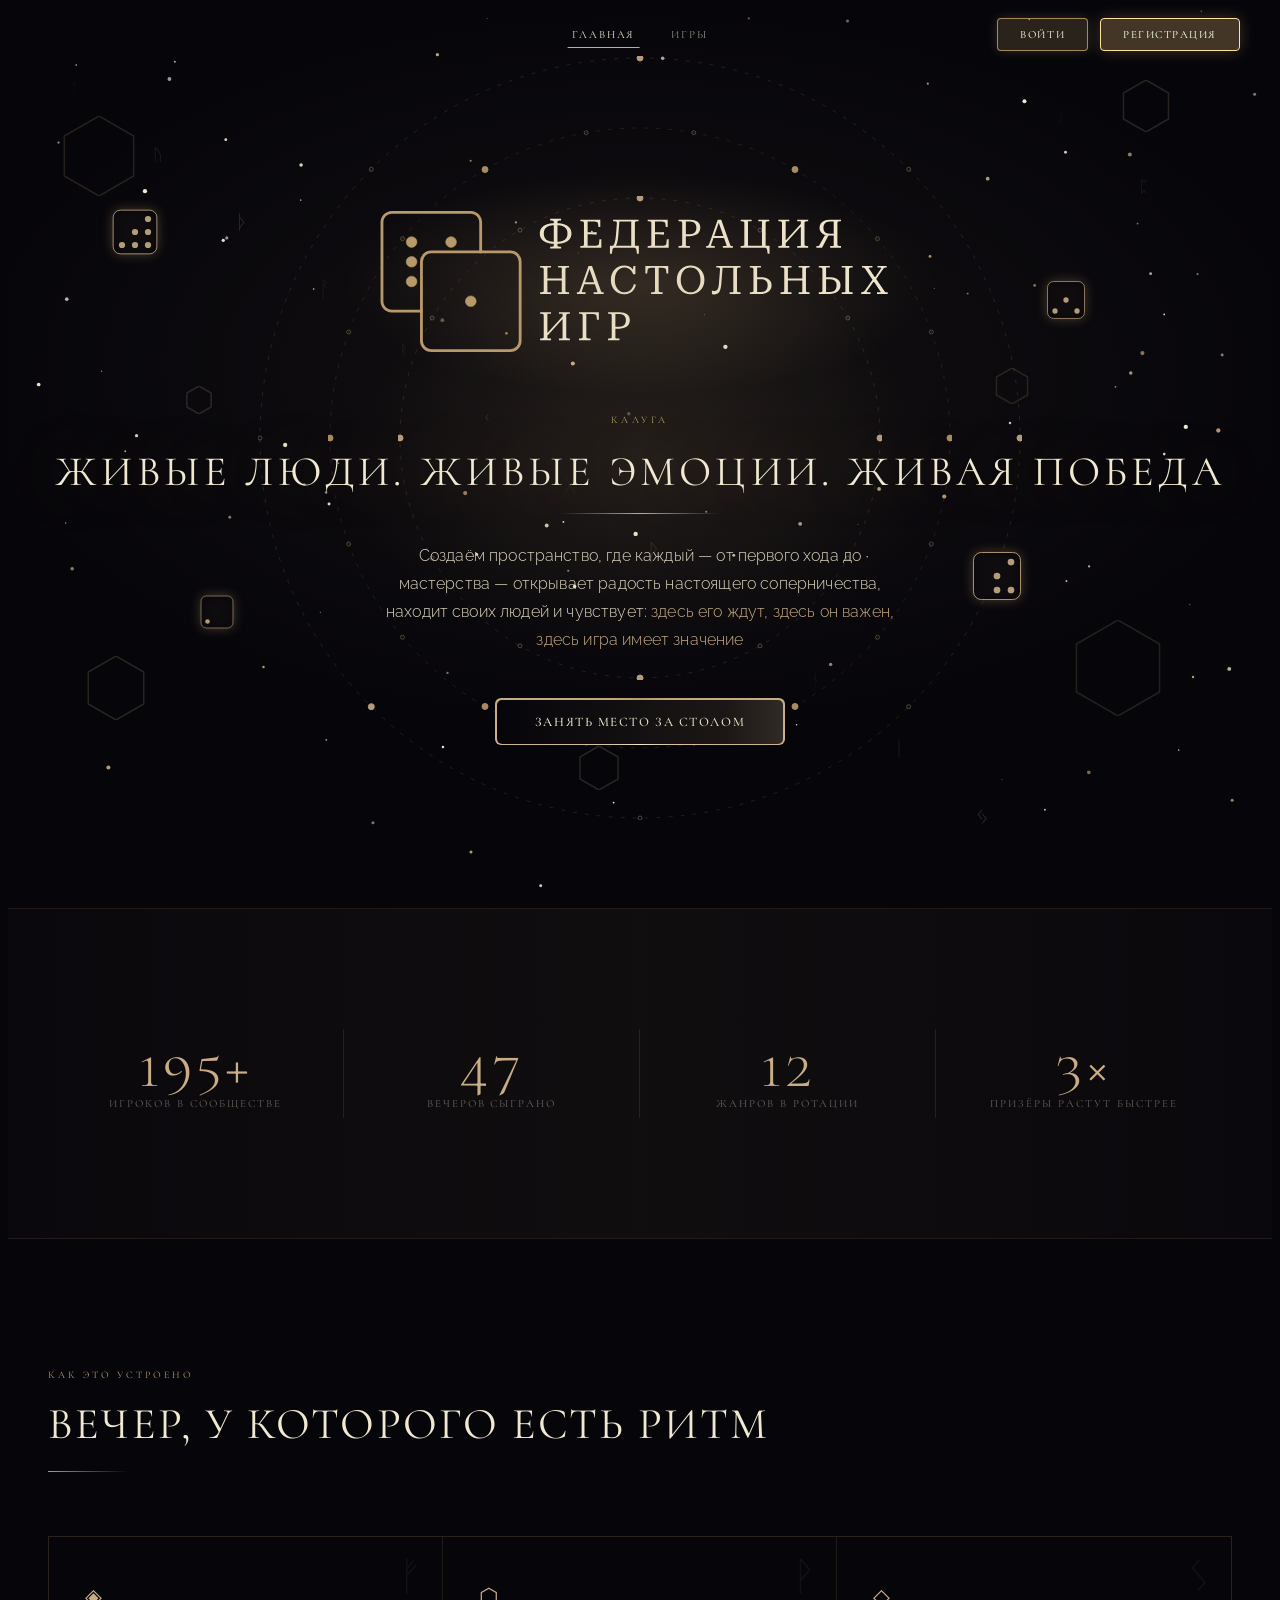
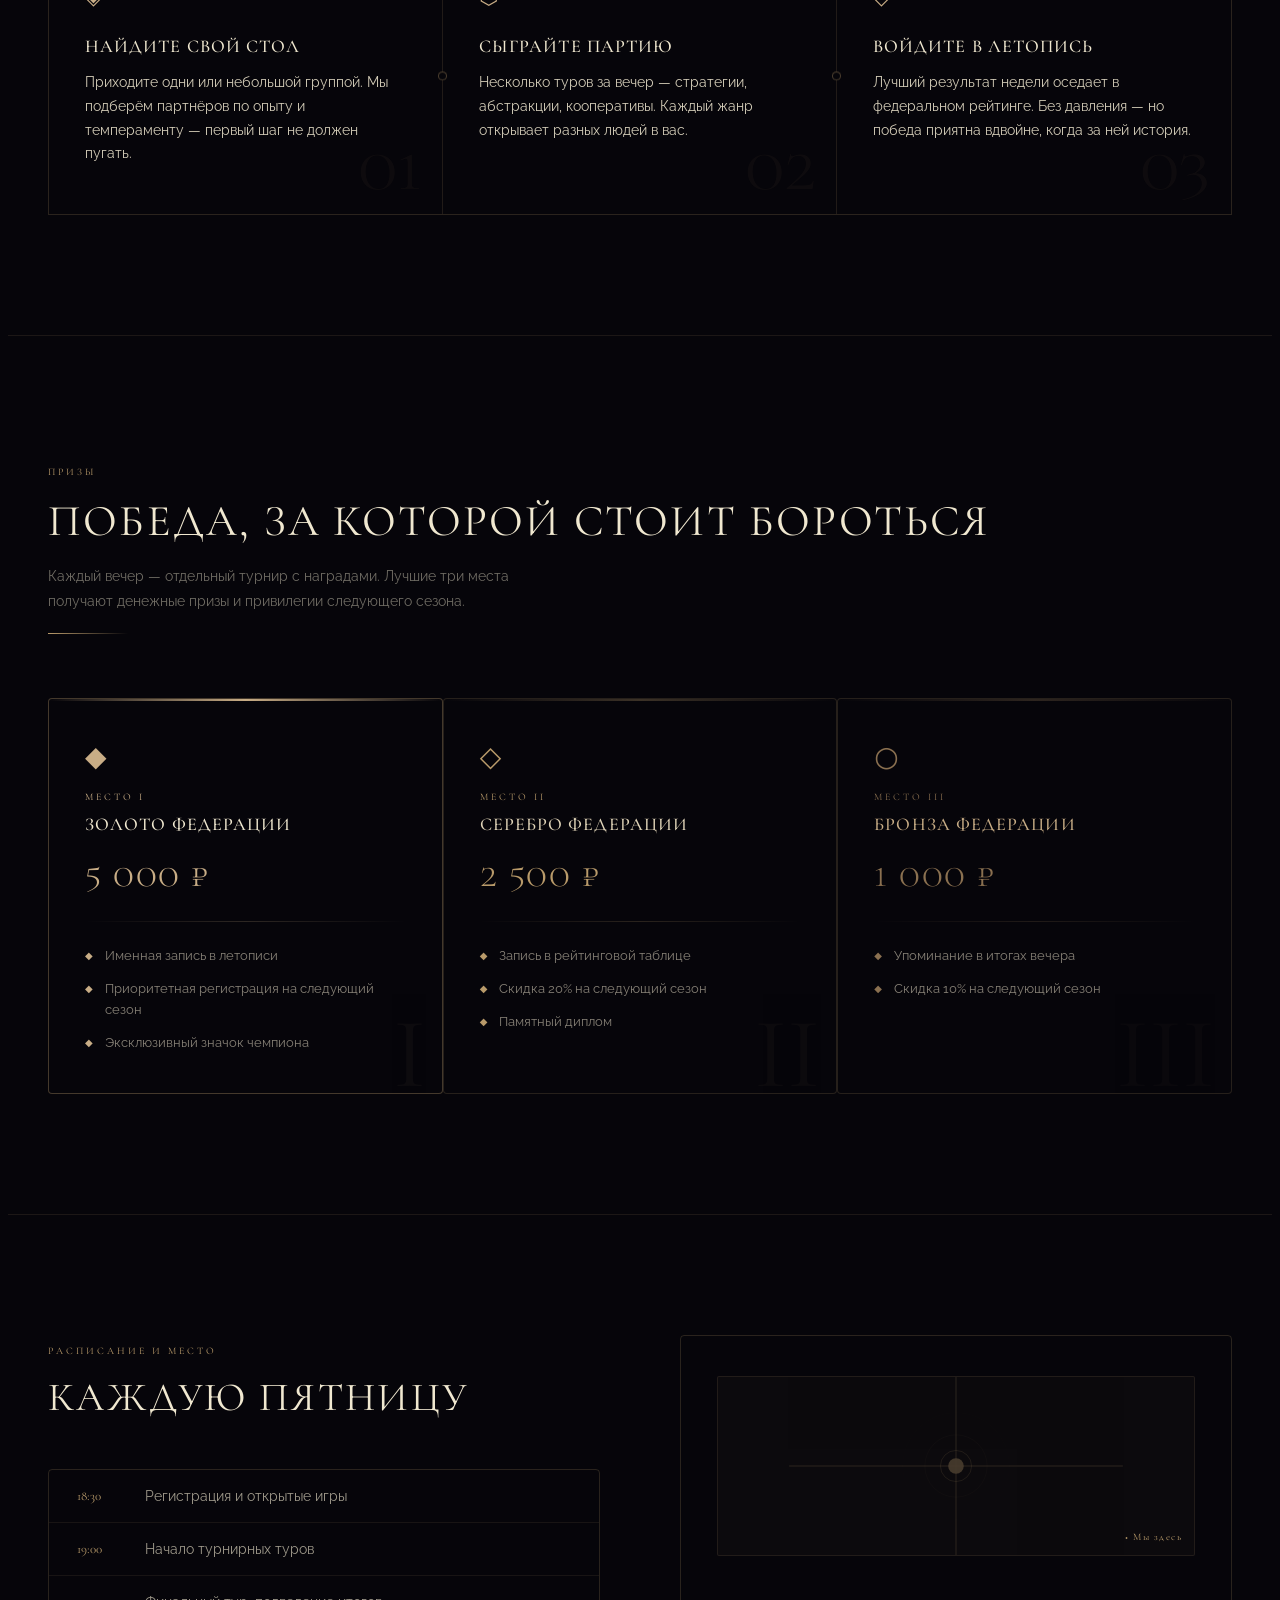
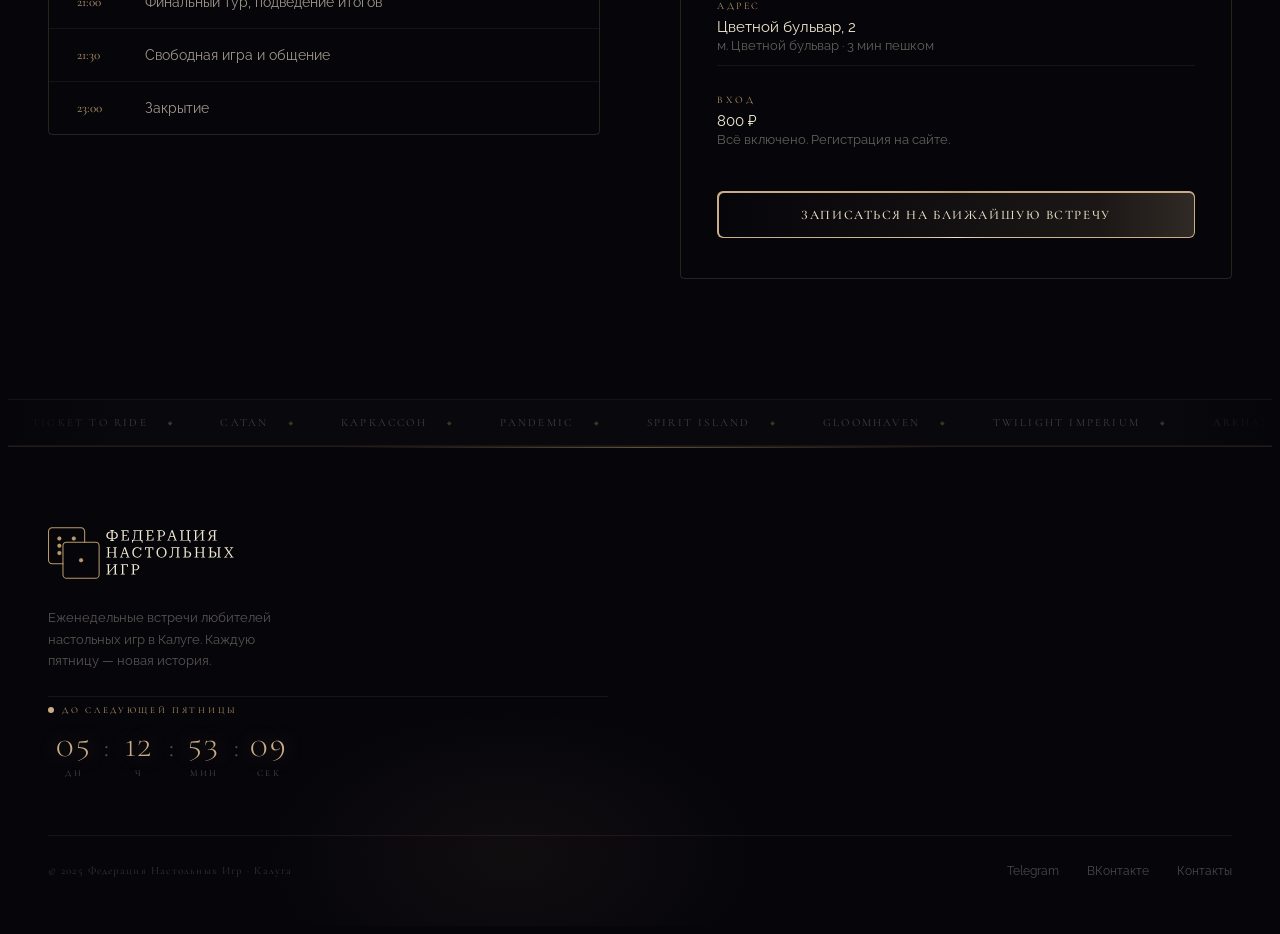
==== cabinet.html @ bab81657 "Добавил все файлы сайта" ====
﻿<!doctype html>
<html lang="ru">
<head>
  <meta charset="UTF-8">
  <meta name="viewport" content="width=device-width, initial-scale=1.0">
  <title>Личный кабинет — Федерация Настольных Игр</title>
  <link rel="stylesheet" href="style.css">
  <style>
    .glass-card{ background:rgba(184,154,106,0.04); border:1px solid rgba(184,154,106,0.2); border-radius:6px; backdrop-filter:blur(12px); }
    .sheet-wrap{ border:1px solid rgba(184,154,106,0.25); border-radius:6px; overflow:hidden; background:#06050a; position:relative; }
    .sheet-wrap::before{ content:''; position:absolute; top:0; left:0; right:0; height:2px; background:linear-gradient(90deg, transparent, #c8ad86, transparent); z-index:2;}
    table.sheet-table{ width:100%; border-collapse:collapse; font-size:13px; }
    table.sheet-table th{ background:rgba(184,154,106,0.08); color:#c8ad86; font-family:var(--font-serif); font-weight:500; letter-spacing:0.06em; text-transform:uppercase; font-size:11px; padding:14px 16px; text-align:left; border-bottom:1px solid rgba(184,154,106,0.15); white-space:nowrap; }
    table.sheet-table td{ padding:12px 16px; border-bottom:1px solid rgba(184,154,106,0.08); color:rgba(240,232,208,0.75); }
    table.sheet-table tr:hover td{ background:rgba(184,154,106,0.04); color:#f0e8d0; }
    .status{ font-size:12px; letter-spacing:0.08em; font-family:var(--font-serif); padding:10px 14px; border-radius:4px; margin-bottom:16px; display:none; }
    .status.loading{ display:block; background:rgba(184,154,106,0.08); color:#c8ad86; border:1px solid rgba(184,154,106,0.2); }
    .status.error{ display:block; background:rgba(180,60,60,0.08); color:#e8a0a0; border:1px solid rgba(180,60,60,0.3); }
    .status.success{ display:block; background:rgba(60,180,100,0.06); color:#a0e8b0; border:1px solid rgba(60,180,100,0.2); }
  </style>
</head>
<body style="background:#06050a; min-height:100vh; color:#f0e8d0;">
  <!-- Nav -->
  <nav class="nav-bar" id="nav" style="position:fixed;top:0;left:0;right:0;z-index:50;background:rgba(6,5,10,0.94);backdrop-filter:blur(16px);border-bottom:1px solid rgba(184,154,106,0.2);padding:14px 40px;display:flex;align-items:center;justify-content:space-between;">
    <div style="flex:1;"></div>
    <div class="nav-center" style="position:absolute;left:50%;transform:translateX(-50%);display:flex;gap:28px;align-items:center;">
      <a href="index.html" id="btn-home" style="background:transparent;border:none;box-shadow:none;color:rgba(240,232,208,0.62);font-size:11px;letter-spacing:0.18em;text-transform:uppercase;padding:6px 4px;text-decoration:none;font-family:var(--font-serif);transition:color 0.2s; cursor:pointer;">Главная</a>
      <a href="games.html" id="btn-games" style="background:transparent;border:none;box-shadow:none;color:rgba(240,232,208,0.62);font-size:11px;letter-spacing:0.18em;text-transform:uppercase;padding:6px 4px;text-decoration:none;font-family:var(--font-serif);transition:color 0.2s; cursor:pointer;">Игры</a>
    </div>
    <div class="nav-right" style="display:flex;align-items:center;gap:16px;margin-left:auto;">
      <span id="nav-user" style="font-size:12px;color:rgba(240,232,208,0.88);font-family:var(--font-serif);letter-spacing:0.05em;display:none;"></span>
      <button id="btn-logout" style="background:rgba(184,154,106,0.28);box-shadow:0 0 16px rgba(184,154,106,0.32);border:1px solid #e8c99a;border-radius:4px;color:#fff8e6;font-size:11px;letter-spacing:0.14em;text-transform:uppercase;padding:9px 22px;cursor:pointer;font-family:var(--font-serif);">Выйти</button>
            <button id="burger-btn" class="burger-btn" style="margin-left:16px;" aria-label="Меню" aria-expanded="false">
        <span></span><span></span><span></span>
      </button>
    </div>
  </nav>
  <!-- Mobile burger menu -->
  <div id="mobile-menu" class="mobile-menu" aria-hidden="true">
    <a href="index.html" class="mobile-link" data-page="home">Главная</a>
    <a href="games.html" class="mobile-link" data-page="games">Игры</a>
  </div>

  <!-- Hero header -->
  <section style="padding:110px 40px 48px; max-width:1200px; margin:0 auto;">
    <div class="reveal visible" style="margin-bottom:32px;">
      <p style="font-size:10px;color:#b89a6a;letter-spacing:0.3em;text-transform:uppercase;margin-bottom:12px;font-family:var(--font-serif);">Личный кабинет</p>
      <h1 id="welcome" style="font-family:var(--font-serif);font-size:clamp(28px,4vw,42px);font-weight:400;letter-spacing:0.06em;color:#f0e8d0;margin:0;text-transform:uppercase;">Добро пожаловать</h1>
      <div style="width:80px;height:1px;background:linear-gradient(90deg, #b89a6a, transparent);margin-top:20px;"></div>
    </div>

    <!-- User card -->
    <div class="glass-card reveal visible" style="display:grid;grid-template-columns:repeat(auto-fit,minmax(220px,1fr));gap:0;margin-bottom:48px;overflow:hidden;">
      <div style="padding:28px 32px;border-right:1px solid rgba(184,154,106,0.12);">
        <div style="font-size:9px;color:#b89a6a;letter-spacing:0.25em;text-transform:uppercase;margin-bottom:8px;font-family:var(--font-serif);">Имя</div>
        <div id="u-name" style="font-size:18px;color:#f0e8d0;font-family:var(--font-serif);letter-spacing:0.04em;">—</div>
      </div>
      <div style="padding:28px 32px;border-right:1px solid rgba(184,154,106,0.12);">
        <div style="font-size:9px;color:#b89a6a;letter-spacing:0.25em;text-transform:uppercase;margin-bottom:8px;font-family:var(--font-serif);">Почта</div>
        <div id="u-email" style="font-size:15px;color:#f0e8d0;word-break:break-all;">—</div>
      </div>
      <div style="padding:28px 32px;">
        <div style="font-size:9px;color:#b89a6a;letter-spacing:0.25em;text-transform:uppercase;margin-bottom:8px;font-family:var(--font-serif);">Статус</div>
        <div style="font-size:15px;color:#a0e8b0;">● Авторизован</div>
        <div style="font-size:11px;color:rgba(240,232,208,0.35);margin-top:4px;">Пароль защищён хешем</div>
      </div>
    </div>

    <!-- Sheet section -->
    <div class="reveal visible">
      <div style="display:flex;align-items:center;justify-content:space-between;flex-wrap:wrap;gap:16px;margin-bottom:20px;">
        <h2 style="font-family:var(--font-serif);font-size:22px;font-weight:400;letter-spacing:0.06em;color:#f0e8d0;margin:0;text-transform:uppercase;">Таблица Лидеров</h2>
        <a href="index.html" style="font-size:11px;color:#c8ad86;text-decoration:none;border:1px solid rgba(184,154,106,0.3);padding:8px 16px;border-radius:4px;letter-spacing:0.1em;text-transform:uppercase;font-family:var(--font-serif);">На главную</a>
      </div>

      <!-- Styled table (gviz) -->
      <div class="sheet-wrap" style="padding:0;">
        <div style="overflow:auto; max-height:70vh;">
          <table class="sheet-table" id="dataTable">
            <thead></thead>
            <tbody></tbody>
          </table>
        </div>
      </div>

      <div id="iframe-wrap" style="display:none;margin-top:20px;" class="sheet-wrap">
        <iframe src="https://docs.google.com/spreadsheets/d/1tKUT6IX8shEtQHkTQQXORw4S4PLw9usIcjnptTPzWK8/preview?gid=0" style="width:100%;height:600px;border:0;background:#06050a;" loading="lazy"></iframe>
      </div>
    </div>
  </section>

  <script src="db.js"></script>
  <script>
    (async ()=>{
      const user = DB.getSessionSync ? DB.getSessionSync() : null;
      if (!user) { location.href = "index.html"; return; }
      const fresh = await DB.findByEmail(user.email).catch(()=>null);
      const u = fresh || user;
      document.getElementById("welcome").textContent = "Привет, " + u.name + "!";
      document.getElementById("u-name").textContent = u.name;
      document.getElementById("u-email").textContent = u.email;
      document.getElementById("nav-user").textContent = u.name + " · " + u.email;
      document.getElementById("nav-user").style.display = "inline";
    })();
    document.getElementById("btn-logout").addEventListener("click", () => {
      DB.clearSession();
      location.href = "index.html";
    });

    const SHEET_ID = "1tKUT6IX8shEtQHkTQQXORw4S4PLw9usIcjnptTPzWK8";
    const tableHead = document.querySelector("#dataTable thead");
    const tableBody = document.querySelector("#dataTable tbody");
    const iframeWrap = document.getElementById("iframe-wrap");

    function escapeHtml(str){
      return str.replace(/&/g,"&amp;").replace(/</g,"&lt;").replace(/>/g,"&gt;").replace(/"/g,"&quot;");
    }
    function renderTable(table){
      const cols = table.cols.map(c => c.label || c.id || "");
      const rows = table.rows;
      const hasHeader = cols.some(c => c.trim() !== "");
      if(hasHeader){
        tableHead.innerHTML = `<tr>${cols.map(c => `<th>${escapeHtml(c)}</th>`).join("")}</tr>`;
      } else tableHead.innerHTML = "";
      if(rows.length===0){
        tableBody.innerHTML = `<tr><td style="text-align:center;color:#8e8e93;padding:20px">Таблица пустая</td></tr>`;
        return;
      }
      tableBody.innerHTML = rows.map(r => {
        const cells = r.c.map(cell => {
          let v=""; if(cell) v = cell.f!=null?cell.f:(cell.v!=null?cell.v:"");
          return `<td>${escapeHtml(String(v))}</td>`;
        }).join("");
        return `<tr>${cells}</tr>`;
      }).join("");
    }
    function fetchSheet(){
      const old=document.getElementById("gvizScript"); if(old) old.remove();
      window.google=window.google||{}; window.google.visualization=window.google.visualization||{};
      window.google.visualization.Query={ setResponse:function(data){
        const s=document.getElementById("gvizScript"); if(s) s.remove();
        if(data.status!=="ok"){ iframeWrap.style.display="block"; return; }
        renderTable(data.table);

        iframeWrap.style.display="none";
      }};
      const script=document.createElement("script");
      script.id="gvizScript";
      script.onerror=()=>{ iframeWrap.style.display="block"; };
      script.src=`https://docs.google.com/spreadsheets/d/${SHEET_ID}/gviz/tq?tqx=out:json&t=${Date.now()}`;
      document.head.appendChild(script);
    }
    fetchSheet();
    setInterval(fetchSheet,5000);
  </script>

    <!-- Footer -->
  <footer class="footer-section" style="padding:80px 40px 48px;border-top:1px solid rgba(184,154,106,0.15);position:relative;overflow:hidden;">
    <div style="position:absolute;inset:0;pointer-events:none;overflow:hidden;" id="footer-particles"></div>
    <div style="position:absolute;bottom:-80px;left:20%;width:500px;height:300px;background:radial-gradient(ellipse, rgba(184,154,106,0.06) 0%, transparent 70%);pointer-events:none;"></div>
    <div style="position:absolute;top:0;left:50%;transform:translateX(-50%);width:600px;height:1px;background:linear-gradient(90deg, transparent, rgba(184,154,106,0.5), transparent);pointer-events:none;"></div>
    <div style="max-width:1200px;margin:0 auto;position:relative;z-index:1;">
      <div style="display:grid;grid-template-columns:1fr 1fr;gap:64px;margin-bottom:56px;align-items:start;">
        <div style="display:flex;flex-direction:column;gap:24px;">
          <div id="footer-logo"></div>
          <p style="font-size:13px;color:rgba(240,232,208,0.35);max-width:240px;line-height:1.65;margin:0;">Еженедельные встречи любителей настольных игр в Калуге. Каждую пятницу — новая история.</p>
          <div style="padding-top:8px;border-top:1px solid rgba(184,154,106,0.1);">
            <div style="font-size:9px;color:#b89a6a;letter-spacing:0.3em;text-transform:uppercase;margin-bottom:14px;font-family:var(--font-serif);display:flex;align-items:center;gap:8px;"><span style="width:6px;height:6px;border-radius:50%;background:#c8ad86;display:inline-block;animation:pulseDot 1.5s ease-in-out infinite;"></span> До следующей пятницы</div>
            <div style="display:flex;align-items:flex-start;gap:4px;" id="countdown">
              <div style="display:flex;flex-direction:column;align-items:center;gap:6px;min-width:52px;"><div id="cd-d" style="font-family:var(--font-display);font-size:32px;font-weight:300;color:#c8ad86;line-height:1;letter-spacing:0.06em;text-shadow:0 0 20px rgba(200,173,134,0.4);">00</div><div style="font-size:9px;color:rgba(240,232,208,0.3);letter-spacing:0.25em;text-transform:uppercase;font-family:var(--font-serif);">дн</div></div>
              <div style="color:#b89a6a;font-size:24px;font-family:var(--font-display);opacity:0.5;margin-top:4px;">:</div>
              <div style="display:flex;flex-direction:column;align-items:center;gap:6px;min-width:52px;"><div id="cd-h" style="font-family:var(--font-display);font-size:32px;font-weight:300;color:#c8ad86;line-height:1;letter-spacing:0.06em;text-shadow:0 0 20px rgba(200,173,134,0.4);">00</div><div style="font-size:9px;color:rgba(240,232,208,0.3);letter-spacing:0.25em;text-transform:uppercase;font-family:var(--font-serif);">ч</div></div>
              <div style="color:#b89a6a;font-size:24px;font-family:var(--font-display);opacity:0.5;margin-top:4px;">:</div>
              <div style="display:flex;flex-direction:column;align-items:center;gap:6px;min-width:52px;"><div id="cd-m" style="font-family:var(--font-display);font-size:32px;font-weight:300;color:#c8ad86;line-height:1;letter-spacing:0.06em;text-shadow:0 0 20px rgba(200,173,134,0.4);">00</div><div style="font-size:9px;color:rgba(240,232,208,0.3);letter-spacing:0.25em;text-transform:uppercase;font-family:var(--font-serif);">мин</div></div>
              <div style="color:#b89a6a;font-size:24px;font-family:var(--font-display);opacity:0.5;margin-top:4px;">:</div>
              <div style="display:flex;flex-direction:column;align-items:center;gap:6px;min-width:52px;"><div id="cd-s" style="font-family:var(--font-display);font-size:32px;font-weight:300;color:#c8ad86;line-height:1;letter-spacing:0.06em;text-shadow:0 0 20px rgba(200,173,134,0.4);">00</div><div style="font-size:9px;color:rgba(240,232,208,0.3);letter-spacing:0.25em;text-transform:uppercase;font-family:var(--font-serif);">сек</div></div>
            </div>
          </div>
        </div>
        <div style="display:flex;flex-direction:column;gap:28px;align-items:flex-start;">
          
        </div>
      </div>
      <div class="footer-bottom" style="display:flex;justify-content:space-between;align-items:center;flex-wrap:wrap;gap:16px;border-top:1px solid rgba(184,154,106,0.1);padding-top:28px;">
        <span style="font-size:11px;color:rgba(240,232,208,0.2);font-family:var(--font-serif);letter-spacing:0.1em;">© 2025 Федерация Настольных Игр · Калуга</span>
        <div style="display:flex;gap:28px;"><a href="#" style="font-size:12px;color:rgba(240,232,208,0.3);text-decoration:none;">Telegram</a><a href="#" style="font-size:12px;color:rgba(240,232,208,0.3);text-decoration:none;">ВКонтакте</a><a href="#" style="font-size:12px;color:rgba(240,232,208,0.3);text-decoration:none;">Контакты</a></div>
      </div>
    </div>
  </footer>

  <!-- Modals -->
  <div id="modal-register" style="position:fixed;inset:0;z-index:100;background:rgba(6,5,10,0.85);backdrop-filter:blur(12px);display:none;align-items:center;justify-content:center;padding:20px;">
    <div style="width:100%;max-width:480px;background:#06050a;border:1px solid rgba(184,154,106,0.3);border-radius:6px;padding:48px 40px;position:relative;">
      <button class="modal-close" data-close="modal-register" style="position:absolute;top:18px;right:20px;background:none;border:none;color:rgba(240,232,208,0.3);font-size:20px;cursor:pointer;line-height:1;padding:4px;">×</button>
      <div id="reg-form-wrap">
        <p style="font-size:10px;color:#b89a6a;letter-spacing:0.3em;text-transform:uppercase;margin-bottom:12px;font-family:var(--font-serif);">Ближайшая встреча</p>
        <h3 style="font-family:var(--font-serif);font-size:24px;color:#f0e8d0;font-weight:400;letter-spacing:0.06em;text-transform:uppercase;margin:0 0 8px;">Пятница, 18:30</h3>
        <p style="font-size:13px;color:rgba(240,232,208,0.35);margin-bottom:36px;">Цветной бульвар, 2 · Вход 800 ₽</p>
        <div style="width:100%;height:1px;background:linear-gradient(90deg, transparent, rgba(184,154,106,0.3), transparent);margin-bottom:32px;"></div>
        <form id="reg-form" style="display:flex;flex-direction:column;gap:16px;">
          <div><div style="font-size:10px;color:#b89a6a;letter-spacing:0.22em;text-transform:uppercase;margin-bottom:8px;font-family:var(--font-serif);">Имя <span style="color:rgba(184,154,106,0.5);">*</span></div><input id="reg-name" type="text" placeholder="Как вас зовут" required style="width:100%;background:transparent;border:1px solid rgba(184,154,106,0.25);border-radius:4px;padding:12px 16px;font-size:14px;color:#f0e8d0;outline:none;font-family:var(--font-sans);"></div>
          <div><div style="font-size:10px;color:#b89a6a;letter-spacing:0.22em;text-transform:uppercase;margin-bottom:8px;font-family:var(--font-serif);">Email <span style="color:rgba(184,154,106,0.5);">*</span></div><input id="reg-email" type="email" placeholder="ваш@email.com" required style="width:100%;background:transparent;border:1px solid rgba(184,154,106,0.25);border-radius:4px;padding:12px 16px;font-size:14px;color:#f0e8d0;outline:none;font-family:var(--font-sans);"></div>
          <div><div style="font-size:10px;color:#b89a6a;letter-spacing:0.22em;text-transform:uppercase;margin-bottom:8px;font-family:var(--font-serif);">Пароль <span style="color:rgba(184,154,106,0.5);">*</span></div><input id="reg-password" type="password" placeholder="Придумай пароль (мин. 4 символа)" required style="width:100%;background:transparent;border:1px solid rgba(184,154,106,0.25);border-radius:4px;padding:12px 16px;font-size:14px;color:#f0e8d0;outline:none;font-family:var(--font-sans);"></div>
          <div id="reg-error" style="display:none;color:#e8a0a0;font-size:12px;text-align:center;padding:8px;border:1px solid rgba(180,60,60,0.3);border-radius:4px;background:rgba(180,60,60,0.08);"></div>
          <div style="margin-top:8px;"><div class="cosmic-btn-wrap" style="width:100%"><button type="submit" class="cosmic-btn" style="width:100%;font-size:12px;">Зарегистрироваться</button></div></div>
        </form>
      </div>
      <div id="reg-success" style="display:none;text-align:center;padding:24px 0;">
        <div style="font-size:32px;color:#c8ad86;margin-bottom:20px;">◆</div>
        <h3 style="font-family:var(--font-serif);font-size:22px;color:#f0e8d0;font-weight:400;letter-spacing:0.08em;text-transform:uppercase;margin:0 0 12px;">Место занято</h3>
        <p style="font-size:14px;color:rgba(240,232,208,0.88);line-height:1.7;margin:0 0 32px;">Ждём вас в пятницу в 18:30.<br>Письмо с деталями придёт на <span id="reg-success-email"></span></p>
        <button data-close="modal-register" class="modal-close" style="font-size:12px;color:#b89a6a;background:none;border:1px solid rgba(184,154,106,0.3);border-radius:4px;padding:10px 28px;cursor:pointer;letter-spacing:0.1em;text-transform:uppercase;font-family:var(--font-serif);">Закрыть</button>
      </div>
    </div>
  </div>

  <div id="modal-login" style="position:fixed;inset:0;z-index:100;background:rgba(6,5,10,0.85);backdrop-filter:blur(12px);display:none;align-items:center;justify-content:center;padding:20px;">
    <div style="width:100%;max-width:420px;background:#06050a;border:1px solid rgba(184,154,106,0.3);border-radius:6px;padding:48px 40px;position:relative;">
      <button class="modal-close" data-close="modal-login" style="position:absolute;top:18px;right:20px;background:none;border:none;color:rgba(240,232,208,0.3);font-size:20px;cursor:pointer;line-height:1;padding:4px;">×</button>
      <div style="font-size:32px;color:#c8ad86;text-align:center;margin-bottom:24px;">◆</div>
      <h3 style="font-family:var(--font-serif);font-size:22px;color:#f0e8d0;font-weight:400;letter-spacing:0.08em;text-transform:uppercase;margin:0 0 8px;text-align:center;">Вход</h3>
      <p style="font-size:13px;color:rgba(240,232,208,0.35);text-align:center;margin-bottom:32px;">Добро пожаловать обратно</p>
      <div style="width:100%;height:1px;background:linear-gradient(90deg, transparent, rgba(184,154,106,0.3), transparent);margin-bottom:32px;"></div>
      <form id="login-form" style="display:flex;flex-direction:column;gap:16px;">
        <div><div style="font-size:10px;color:#b89a6a;letter-spacing:0.22em;text-transform:uppercase;margin-bottom:8px;font-family:var(--font-serif);">Email</div><input type="email" placeholder="ваш@email.com" required style="width:100%;background:transparent;border:1px solid rgba(184,154,106,0.25);border-radius:4px;padding:12px 16px;font-size:14px;color:#f0e8d0;outline:none;font-family:var(--font-sans);"></div>
        <div><div style="font-size:10px;color:#b89a6a;letter-spacing:0.22em;text-transform:uppercase;margin-bottom:8px;font-family:var(--font-serif);">Пароль</div><input type="password" id="login-password" placeholder="••••••••" required style="width:100%;background:transparent;border:1px solid rgba(184,154,106,0.25);border-radius:4px;padding:12px 16px;font-size:14px;color:#f0e8d0;outline:none;font-family:var(--font-sans);"></div>
        <div style="text-align:right;margin-top:-8px;"><span style="font-size:11px;color:rgba(184,154,106,0.5);cursor:pointer;letter-spacing:0.1em;font-family:var(--font-serif);">Забыли пароль?</span></div>
        <div id="login-error" style="display:none;color:#e8a0a0;font-size:12px;text-align:center;padding:8px;border:1px solid rgba(180,60,60,0.3);border-radius:4px;background:rgba(180,60,60,0.08);"></div>
        <div style="margin-top:8px;"><div class="cosmic-btn-wrap" style="width:100%"><button type="submit" class="cosmic-btn" style="width:100%;font-size:12px;">Войти</button></div></div>
      </form>
    </div>
  </div>

  <script src="db.js"></script>
  <script src="script.js"></script>
</body>
</html>
---- style.css ----
@import url('https://fonts.googleapis.com/css2?family=Cormorant+Garamond:ital,wght@0,300;0,400;0,500;0,600;1,300;1,400;1,500&family=Cormorant+SC:wght@300;400;500;600&family=Raleway:wght@300;400;500&display=swap');


@property --cosmic-angle {
  syntax: '<angle>';
  initial-value: 0deg;
  inherits: false;
}

:root {
  --color-canvas: #06050a;
  --color-cream: #f0e8d0;
  --color-gold: #c8ad86;
  --color-purple: #b89a6a;
  --color-violet: #8a7050;
  --color-cyan: #c8ad86;
  --color-ash: #66635f;
  --color-border: rgba(200, 173, 134, 0.15);

  --font-display: 'Cormorant SC', 'Cormorant Garamond', Georgia, serif;
  --font-serif: 'Cormorant Garamond', Georgia, serif;
  --font-sans: 'Raleway', ui-sans-serif, system-ui, sans-serif;
}

* { box-sizing: border-box; }

html { scroll-behavior: smooth; }

body {
  background-color: #06050a;
  color: #f0e8d0;
  font-family: 'Raleway', ui-sans-serif, system-ui, sans-serif;
  -webkit-font-smoothing: antialiased;
}

::-webkit-scrollbar { width: 3px; }
::-webkit-scrollbar-track { background: transparent; }
::-webkit-scrollbar-thumb { background: rgba(184,154,106,0.4); border-radius: 2px; }

/* ── Reveal ── */
.reveal {
  opacity: 0;
  transform: translateY(28px);
  transition: opacity 0.8s ease, transform 0.8s ease;
}
.reveal.visible { opacity: 1; transform: translateY(0); }

/* ── Hero entrance ── */
@keyframes fadeUp {
  from { opacity: 0; transform: translateY(24px); }
  to   { opacity: 1; transform: translateY(0); }
}

/* ── Floating ── */
@keyframes float {
  0%,100% { transform: translateY(0px) rotate(0deg); }
  33%      { transform: translateY(-18px) rotate(3deg); }
  66%      { transform: translateY(-8px) rotate(-2deg); }
}
@keyframes floatSlow {
  0%,100% { transform: translateY(0px) rotate(0deg) scale(1); }
  50%      { transform: translateY(-24px) rotate(6deg) scale(1.04); }
}
@keyframes floatTiny {
  0%,100% { transform: translate(0,0); }
  25%      { transform: translate(4px,-8px); }
  75%      { transform: translate(-4px,6px); }
}

/* ── Orbit ── */
@keyframes orbit {
  from { transform: rotate(0deg); }
  to   { transform: rotate(360deg); }
}
@keyframes orbitCCW {
  from { transform: rotate(0deg); }
  to   { transform: rotate(-360deg); }
}

/* ── Pulse glow ── */
@keyframes pulseGlow {
  0%,100% { opacity: 0.55; filter: blur(40px); }
  50%      { opacity: 0.9; filter: blur(60px); }
}
@keyframes pulseRing {
  0%,100% { opacity: 0.4; transform: translate(-50%,-50%) scale(1); }
  50%      { opacity: 0.8; transform: translate(-50%,-50%) scale(1.04); }
}

/* ── Twinkle ── */
@keyframes twinkle {
  0%,100% { opacity: 0.1; transform: scale(0.8); }
  50%      { opacity: 1; transform: scale(1.2); }
}

/* ── Cosmic border spin ── */
@keyframes cosmicSpin {
  to { --cosmic-angle: 360deg; }
}

/* ── Shimmer sweep ── */
@keyframes shimmerSweep {
  from { transform: translateX(-120%) skewX(-15deg); }
  to   { transform: translateX(220%) skewX(-15deg); }
}

/* ── Drift rune ── */
@keyframes drift {
  0%   { transform: translate(0,0) rotate(0deg) scale(1); opacity: 0.15; }
  25%  { transform: translate(12px,-20px) rotate(90deg) scale(1.1); opacity: 0.3; }
  50%  { transform: translate(-8px,-36px) rotate(180deg) scale(0.9); opacity: 0.08; }
  75%  { transform: translate(-14px,-16px) rotate(270deg) scale(1.05); opacity: 0.25; }
  100% { transform: translate(0,0) rotate(360deg) scale(1); opacity: 0.15; }
}

/* ── Logo glow pulse ── */
@keyframes logoGlow {
  0%,100% { filter: drop-shadow(0 0 12px rgba(184,154,106,0.3)) drop-shadow(0 0 40px rgba(200,173,134,0.15)); }
  50%      { filter: drop-shadow(0 0 24px rgba(200,173,134,0.5)) drop-shadow(0 0 80px rgba(200,173,134,0.25)); }
}

/* ── Cosmic CTA button ── */
.cosmic-btn-wrap {
  --cosmic-angle: 0deg;
  position: relative;
  display: inline-block;
  padding: 1.5px;
  border-radius: 6px;
  background: conic-gradient(from var(--cosmic-angle), #b89a6a, #c8ad86, #f0e8d0, #c8ad86, #b89a6a);
  animation: cosmicSpin 4s linear infinite;
  cursor: pointer;
}
.cosmic-btn {
  position: relative;
  display: block;
  padding: 14px 38px;
  border-radius: 5px;
  background: #06050a;
  color: #f0e8d0;
  font-family: 'Cormorant Garamond', serif;
  font-size: 13px;
  font-weight: 500;
  letter-spacing: 0.12em;
  text-transform: uppercase;
  text-decoration: none;
  text-align: center;
  border: none;
  cursor: pointer;
  overflow: hidden;
  transition: background 0.3s;
}
.cosmic-btn:hover { background: #0f0e0b; }
.cosmic-btn::before {
  content: '';
  position: absolute;
  top: 0; left: 0; right: 0; bottom: 0;
  background: linear-gradient(90deg, transparent 0%, rgba(184,154,106,0.12) 40%, rgba(200,173,134,0.22) 50%, rgba(240,232,208,0.10) 60%, transparent 100%);
  background-size: 200% 100%;
  animation: shimmerSweep 3s ease infinite;
  pointer-events: none;
}

/* ── Subtle star field ── */
.star-field {
  position: absolute;
  inset: 0;
  overflow: hidden;
  pointer-events: none;
}

/* ── Shooting star ── */
@keyframes shoot {
  0%   { transform: translateX(0) translateY(0) scaleX(0); opacity: 0; }
  5%   { opacity: 1; transform: translateX(0) translateY(0) scaleX(1); }
  100% { transform: translateX(600px) translateY(200px) scaleX(1); opacity: 0; }
}

/* ── Glitch ── */
@keyframes glitch1 {
  0%,100% { clip-path: inset(0 0 100% 0); transform: translate(0); }
  20% { clip-path: inset(20% 0 60% 0); transform: translate(-4px, 2px); }
  40% { clip-path: inset(50% 0 30% 0); transform: translate(4px, -2px); }
  60% { clip-path: inset(70% 0 5% 0); transform: translate(-2px, 1px); }
  80% { clip-path: inset(5% 0 80% 0); transform: translate(2px, -1px); }
}
@keyframes glitch2 {
  0%,100% { clip-path: inset(0 0 100% 0); transform: translate(0); }
  20% { clip-path: inset(60% 0 20% 0); transform: translate(4px, -2px); }
  40% { clip-path: inset(10% 0 70% 0); transform: translate(-4px, 2px); }
  60% { clip-path: inset(30% 0 50% 0); transform: translate(2px, -3px); }
  80% { clip-path: inset(80% 0 5% 0); transform: translate(-2px, 3px); }
}

/* ── Spin slow ── */
@keyframes spinSlow {
  from { transform: rotate(0deg); }
  to   { transform: rotate(360deg); }
}
@keyframes spinSlowCCW {
  from { transform: rotate(0deg); }
  to   { transform: rotate(-360deg); }
}

/* ── Breathe ── */
@keyframes breathe {
  0%,100% { transform: scale(1); opacity: 0.8; }
  50%      { transform: scale(1.06); opacity: 1; }
}

/* ── Cursor trail particle ── */
@keyframes trailFade {
  0%   { transform: scale(1); opacity: 0.9; }
  100% { transform: scale(0); opacity: 0; }
}

/* ── Ripple ── */
@keyframes rippleOut {
  0%   { transform: scale(0.5); opacity: 0.8; }
  100% { transform: scale(3); opacity: 0; }
}

/* ── Number roll ── */
@keyframes numRoll {
  from { transform: translateY(40%); opacity: 0; }
  to   { transform: translateY(0); opacity: 1; }
}

/* ── 3D card hover ── */
.card-3d {
  transition: transform 0.15s ease, box-shadow 0.15s ease;
  transform-style: preserve-3d;
  will-change: transform;
}

/* ── Responsive layout ── */

/* Burger button - hidden on desktop */
.burger-btn {
  display: none;
  flex-direction: column;
  justify-content: center;
  gap: 4px;
  width: 36px;
  height: 36px;
  background: transparent;
  border: 1px solid rgba(184,154,106,0.25);
  border-radius: 6px;
  cursor: pointer;
  padding: 7px 8px;
  transition: all 0.25s;
}
.burger-btn span {
  display: block;
  height: 2px;
  background: #c8ad86;
  border-radius: 2px;
  transition: all 0.25s;
  width: 100%;
}
.burger-btn:hover { border-color: #c8ad86; background: rgba(184,154,106,0.08); }
.burger-btn[aria-expanded="true"] span:nth-child(1) { transform: translateY(6px) rotate(45deg); }
.burger-btn[aria-expanded="true"] span:nth-child(2) { opacity: 0; transform: scaleX(0); }
.burger-btn[aria-expanded="true"] span:nth-child(3) { transform: translateY(-6px) rotate(-45deg); }

/* Mobile menu */
.mobile-menu {
  display: none;
  position: fixed;
  top: 64px;
  right: 16px;
  width: 200px;
  background: rgba(12,10,18,0.98);
  border: 1px solid rgba(184,154,106,0.22);
  border-radius: 8px;
  padding: 12px;
  flex-direction: column;
  gap: 4px;
  z-index: 49;
  box-shadow: 0 12px 32px rgba(0,0,0,0.5), 0 0 20px rgba(184,154,106,0.12);
  backdrop-filter: blur(16px);
}
.mobile-menu.open { display: flex; }
.mobile-link {
  display: block;
  padding: 12px 16px;
  font-size: 11px;
  letter-spacing: 0.14em;
  text-transform: uppercase;
  font-family: var(--font-serif);
  color: rgba(240,232,208,0.65);
  text-decoration: none;
  border-radius: 4px;
  transition: all 0.2s;
  border: 1px solid transparent;
}
.mobile-link:hover { background: rgba(184,154,106,0.10); color: #f0e8d0; border-color: rgba(184,154,106,0.2); }
.mobile-link.active { background: rgba(184,154,106,0.16); color: #fff8e6; border-color: rgba(184,154,106,0.35); }

@media (max-width: 768px) {
  .section-standard { padding: 72px 20px !important; }
  .hero-section { padding: 96px 20px 72px !important; }
  .nav-bar { padding: 14px 20px !important; }
.nav-center { display: none !important; }
  .nav-right { margin-left: auto !important; }
  .burger-btn { display: flex !important; margin-left: 16px !important; position: absolute !important; right: 20px !important; top: 50% !important; transform: translateY(-50%) !important; }
  .nav-bar { padding-right: 64px !important; }
  .mobile-menu { right: 12px; left: auto; }
  .footer-section { padding: 56px 20px 36px !important; }

  .two-col-grid { display: flex !important; flex-direction: column !important; gap: 0 !important; }
  .swiss-two-col { display: flex !important; flex-direction: column !important; gap: 48px !important; }
  .stats-grid { gap: 20px !important; }

  .how-grid { border-left: none !important; border-right: none !important; }
  .how-cell { border-right: none !important; border-bottom: 1px solid rgba(184,154,106,0.15) !important; padding: 36px 20px !important; }
  .how-cell:last-child { border-bottom: none !important; }

  .schedule-table { padding: 0 !important; }
  .schedule-row { padding: 14px 16px !important; }
  .schedule-card { padding: 28px 20px !important; }

  .hide-mobile { display: none !important; }

  .footer-inner { flex-direction: column !important; gap: 36px !important; }
  .footer-bottom { flex-direction: column !important; gap: 14px !important; }
  .footer-section > div > div:first-of-type { grid-template-columns: 1fr !important; gap: 32px !important; }

  .sub-form input { width: 160px !important; }

  .stats-band { padding: 72px 20px !important; }

  .how-grid { display: block !important; }
  .how-grid .how-cell { border-right: none !important; }

  .nav-links { gap: 20px !important; }
  .nav-links a { font-size: 11px !important; }
}

/* ── Staggered reveal ── */
.reveal-stagger:nth-child(1) { transition-delay: 0s; }
.reveal-stagger:nth-child(2) { transition-delay: 0.15s; }
.reveal-stagger:nth-child(3) { transition-delay: 0.30s; }
.reveal-stagger:nth-child(4) { transition-delay: 0.45s; }
.reveal-stagger:nth-child(5) { transition-delay: 0.60s; }

/* ── How-cell hover glow ── */
.how-cell {
  transition: background 0.4s ease;
  cursor: default;
}
.how-cell:hover {
  background: rgba(184,154,106,0.04);
}
.how-cell .cell-icon {
  transition: transform 0.4s cubic-bezier(.23,1,.32,1), text-shadow 0.4s ease;
}
.how-cell:hover .cell-icon {
  transform: scale(1.35) rotate(15deg);
  text-shadow: 0 0 28px rgba(200,173,134,0.7);
}
.how-cell .cell-rune {
  transition: opacity 0.4s ease, transform 0.4s ease;
}
.how-cell:hover .cell-rune {
  opacity: 0.22 !important;
  transform: rotate(-10deg) scale(1.1);
}

/* ── Stat tile ── */
@keyframes statIn {
  from { opacity: 0; transform: translateY(20px) scale(0.95); }
  to   { opacity: 1; transform: translateY(0) scale(1); }
}
.stat-tile {
  opacity: 0;
  animation: statIn 0.7s ease forwards;
  animation-fill-mode: both;
}



.mobile-link {
  display: block;
  padding: 12px 16px;
  font-size: 11px;
  letter-spacing: 0.14em;
  text-transform: uppercase;
  font-family: var(--font-serif);
  color: rgba(240,232,208,0.65);
  text-decoration: none;
  border-radius: 4px;
  transition: all 0.2s;
  border: 1px solid transparent;
}
.mobile-link:hover { background: rgba(184,154,106,0.10); color: #f0e8d0; border-color: rgba(184,154,106,0.2); }
.mobile-link.active { background: rgba(184,154,106,0.16); color: #fff8e6; border-color: rgba(184,154,106,0.35); }

@media (max-width: 768px) {
  .stats-grid { grid-template-columns: repeat(2, 1fr) !important; }
  .stat-tile { border-right: none !important; border-bottom: 1px solid rgba(184,154,106,0.15); padding: 16px 8px !important; }
}

/* ── Path particle ── */
@keyframes pathParticle {
  0%   { opacity: 0; offset-distance: 0%; }
  10%  { opacity: 1; }
  90%  { opacity: 1; }
  100% { opacity: 0; offset-distance: 100%; }
}

/* ── Glow pulse ring ── */
@keyframes glowRing {
  0%,100% { transform: scale(1); opacity: 0.3; }
  50%      { transform: scale(1.15); opacity: 0.7; }
}

/* ── Slide in from left ── */
@keyframes slideInLeft {
  from { opacity: 0; transform: translateX(-32px); }
  to   { opacity: 1; transform: translateX(0); }
}
@keyframes slideInRight {
  from { opacity: 0; transform: translateX(32px); }
  to   { opacity: 1; transform: translateX(0); }
}

/* ── Schedule row sweep ── */
.schedule-row::after {
  content: '';
  position: absolute;
  inset: 0;
  background: linear-gradient(90deg, transparent 0%, rgba(200,173,134,0.08) 50%, transparent 100%);
  transform: translateX(-100%);
  transition: transform 0.5s ease;
  pointer-events: none;
}
.schedule-row:hover::after {
  transform: translateX(100%);
}
.schedule-row { position: relative; overflow: hidden; }

/* ── Footer float particles ── */
@keyframes riseUp {
  0%   { transform: translateY(0) scale(1); opacity: 0.6; }
  100% { transform: translateY(-120px) scale(0.3); opacity: 0; }
}

/* ── Marquee scroll ── */
@keyframes marqueeLeft {
  from { transform: translateX(0); }
  to   { transform: translateX(-50%); }
}
.marquee-track { animation: marqueeLeft 40s linear infinite; }
.marquee-track:hover { animation-play-state: paused; }

/* ── EQ bar bounce ── */
@keyframes eqBounce1 { 0%,100%{height:6px} 50%{height:32px} }
@keyframes eqBounce2 { 0%,100%{height:20px} 50%{height:8px} }
@keyframes eqBounce3 { 0%,100%{height:10px} 40%{height:38px} 80%{height:14px} }
@keyframes eqBounce4 { 0%,100%{height:24px} 30%{height:6px} 70%{height:30px} }
@keyframes eqBounce5 { 0%,100%{height:14px} 60%{height:36px} }

/* ── Radar sweep ── */
@keyframes radarSweep {
  from { transform: rotate(0deg); }
  to   { transform: rotate(360deg); }
}
@keyframes radarPing {
  0%   { opacity: 0.8; transform: scale(0.5); }
  100% { opacity: 0; transform: scale(1.8); }
}

/* ── Countdown digit flip ── */
@keyframes digitIn {
  from { opacity: 0; transform: translateY(-60%) scaleY(0.5); }
  to   { opacity: 1; transform: translateY(0) scaleY(1); }
}

/* ── Activity feed slide ── */
@keyframes feedSlideIn {
  from { opacity: 0; transform: translateX(-12px); }
  to   { opacity: 1; transform: translateX(0); }
}

/* ── Pulse dot ── */
@keyframes pulseDot {
  0%,100% { box-shadow: 0 0 0 0 rgba(200,173,134,0.6); }
  50%      { box-shadow: 0 0 0 6px rgba(200,173,134,0); }
}

/* ── Waveform path ── */
@keyframes waveShift {
  from { stroke-dashoffset: 0; }
  to   { stroke-dashoffset: -120; }
}

/* ── Orrery glow ── */
@keyframes orreryGlow {
  0%,100% { filter: drop-shadow(0 0 4px rgba(200,173,134,0.3)); }
  50%      { filter: drop-shadow(0 0 12px rgba(200,173,134,0.7)); }
}

/* ── Noise overlay ── */
.noise::after {
  content: '';
  position: absolute;
  inset: 0;
  background-image: url("data:image/svg+xml,%3Csvg viewBox='0 0 200 200' xmlns='http://www.w3.org/2000/svg'%3E%3Cfilter id='n'%3E%3CfeTurbulence type='fractalNoise' baseFrequency='0.85' numOctaves='4' stitchTiles='stitch'/%3E%3C/filter%3E%3Crect width='100%25' height='100%25' filter='url(%23n)' opacity='0.04'/%3E%3C/svg%3E");
  background-size: 200px 200px;
  pointer-events: none;
  opacity: 0.04;
  mix-blend-mode: overlay;
}

/* ── Nav buttons hover подсветка ── */
#btn-login, #btn-register, #btn-logout, #btn-cabinet {
  transition: all 0.3s cubic-bezier(.23,1,.32,1) !important;
  filter: brightness(1.12) saturate(1.15);
}
#btn-login {
  background: rgba(184,154,106,0.18) !important;
  border-color: rgba(184,154,106,0.75) !important;
  color: #fff2d6 !important;
  box-shadow: 0 0 12px rgba(184,154,106,0.22) !important;
}
#btn-register, #btn-cabinet, #btn-logout {
  box-shadow: 0 0 16px rgba(184,154,106,0.28) !important;
}
#btn-games, #btn-home {
  background: transparent !important;
  border: none;
  box-shadow: none !important;
  filter: none !important;
  color: rgba(240,232,208,0.62) !important;
  padding: 6px 4px !important;
  position: relative;
}
#btn-games:hover, #btn-home:hover {
  background: transparent !important;
  border: none;
  box-shadow: none !important;
  color: #f0e8d0 !important;
}
#btn-games.active, #btn-home.active {
  color: #f0e8d0 !important;
  border-bottom: 1px solid #c8ad86 !important;
}
#btn-games::after, #btn-home::after {
  content: '';
  position: absolute;
  left: 0; right: 0; bottom: -2px;
  height: 1px;
  background: #c8ad86;
  transform: scaleX(0);
  transition: transform 0.25s ease;
}
#btn-games:hover::after, #btn-home:hover::after {
  transform: scaleX(1);
}
#btn-login:hover {
  background: rgba(184,154,106,0.26) !important;
  border-color: #ffe9c2 !important;
  color: #fff8e6 !important;
  box-shadow: 0 0 20px rgba(200,173,134,0.38), inset 0 0 14px rgba(184,154,106,0.12) !important;
}
#btn-register:hover {
  background: rgba(184,154,106,0.38) !important;
  border-color: #ffe9c2 !important;
  color: #ffffff !important;
  box-shadow: 0 0 24px rgba(200,173,134,0.45), 0 4px 18px rgba(184,154,106,0.30) !important;
}
#btn-logout:hover {
  background: rgba(180,60,60,0.28) !important;
  border-color: #ffb3b3 !important;
  color: #fff !important;
  box-shadow: 0 0 20px rgba(180,60,60,0.35), 0 2px 12px rgba(180,60,60,0.20) !important;
}
#btn-cabinet:hover {
  background: rgba(184,154,106,0.25) !important;
  border-color: #c8ad86 !important;
  color: #f0e8d0 !important;
  box-shadow: 0 0 16px rgba(200,173,134,0.3) !important;
}
#btn-login:active, #btn-register:active, #btn-logout:active {
  transform: scale(0.97);
  transition-duration: 0.08s !important;
}
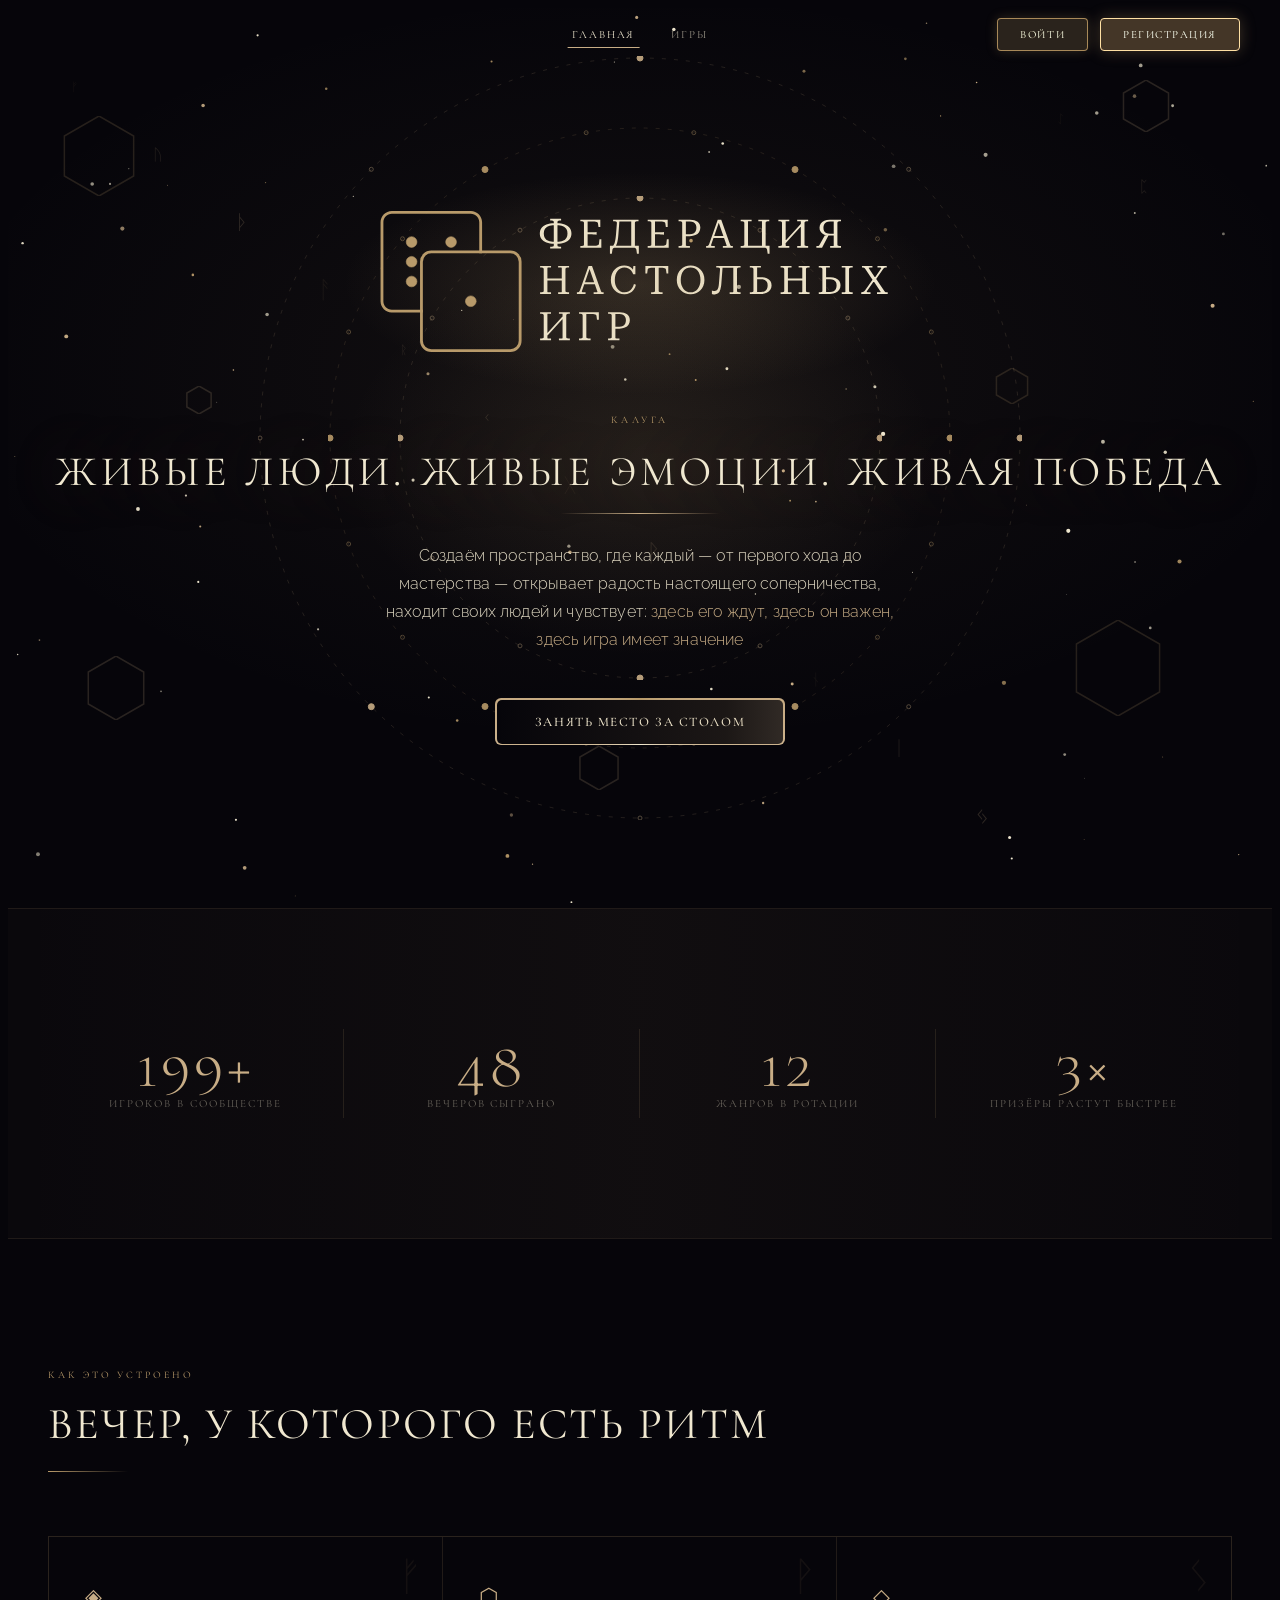
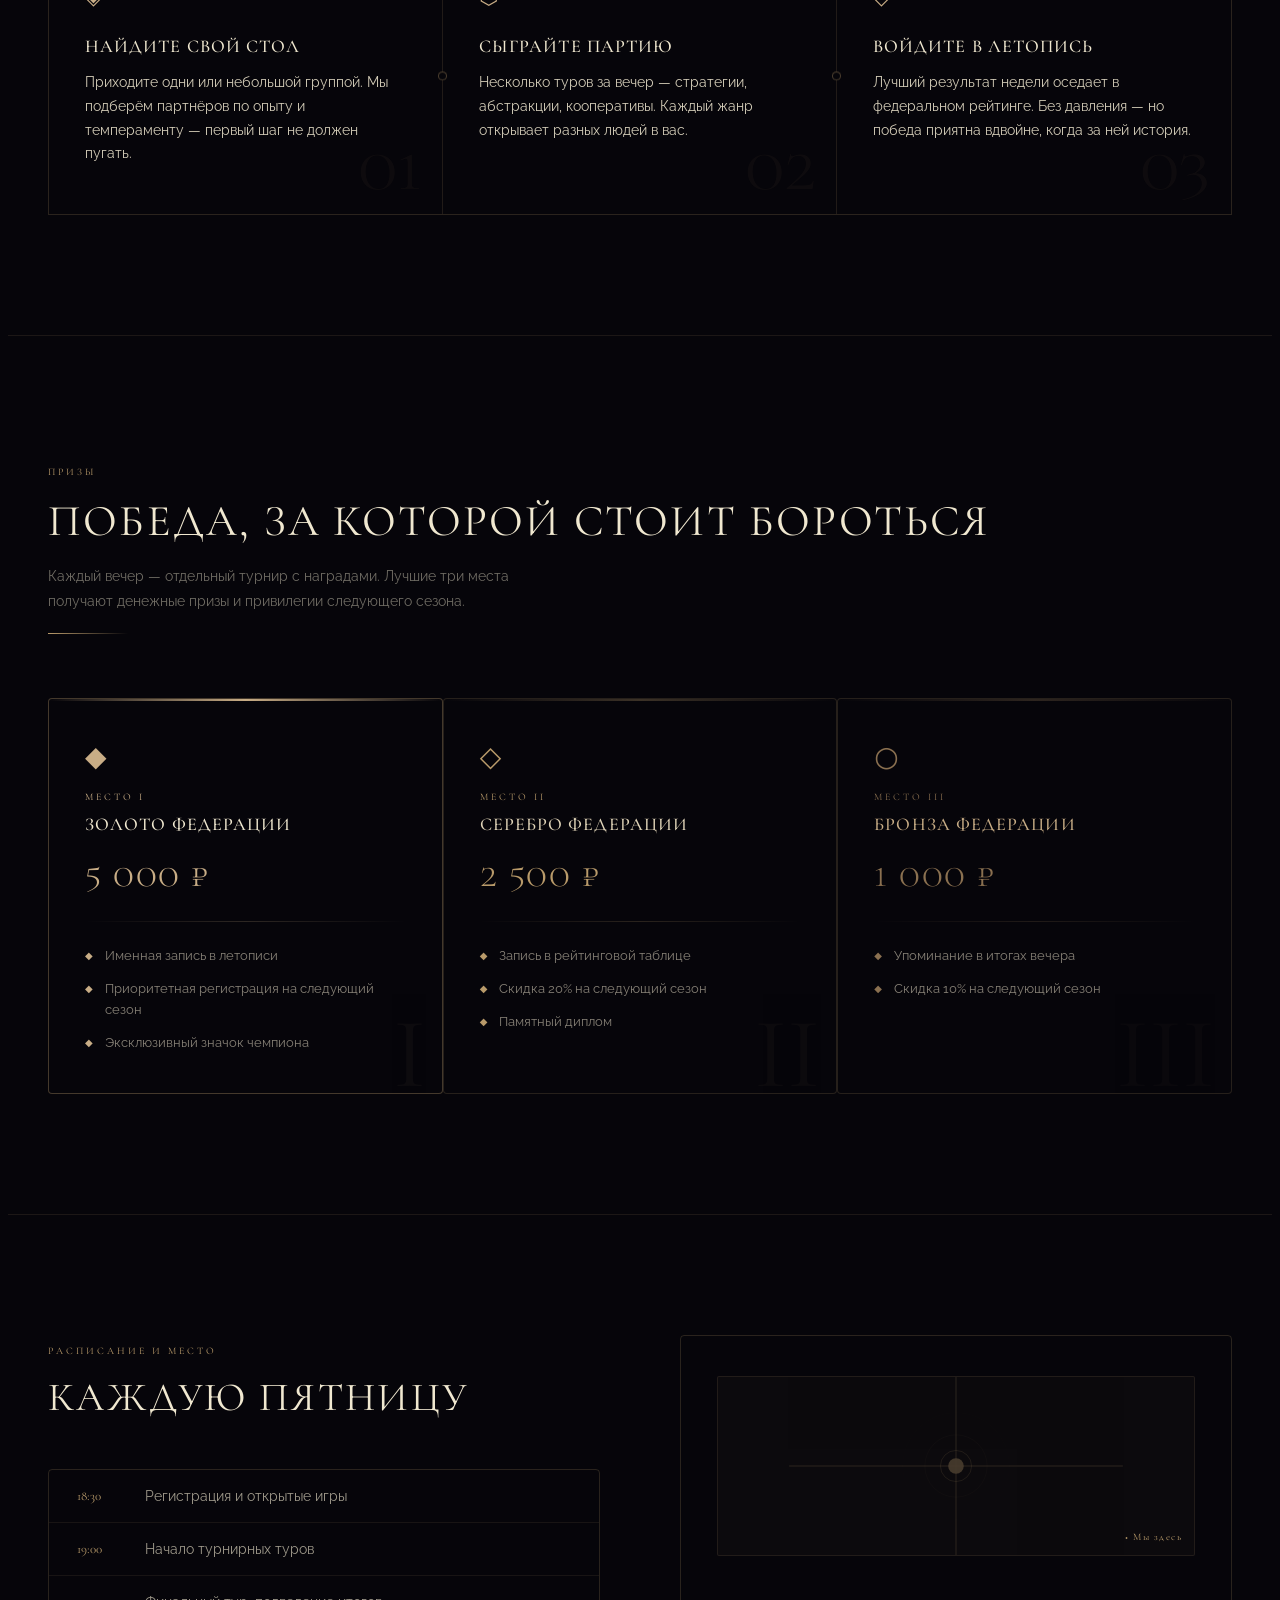
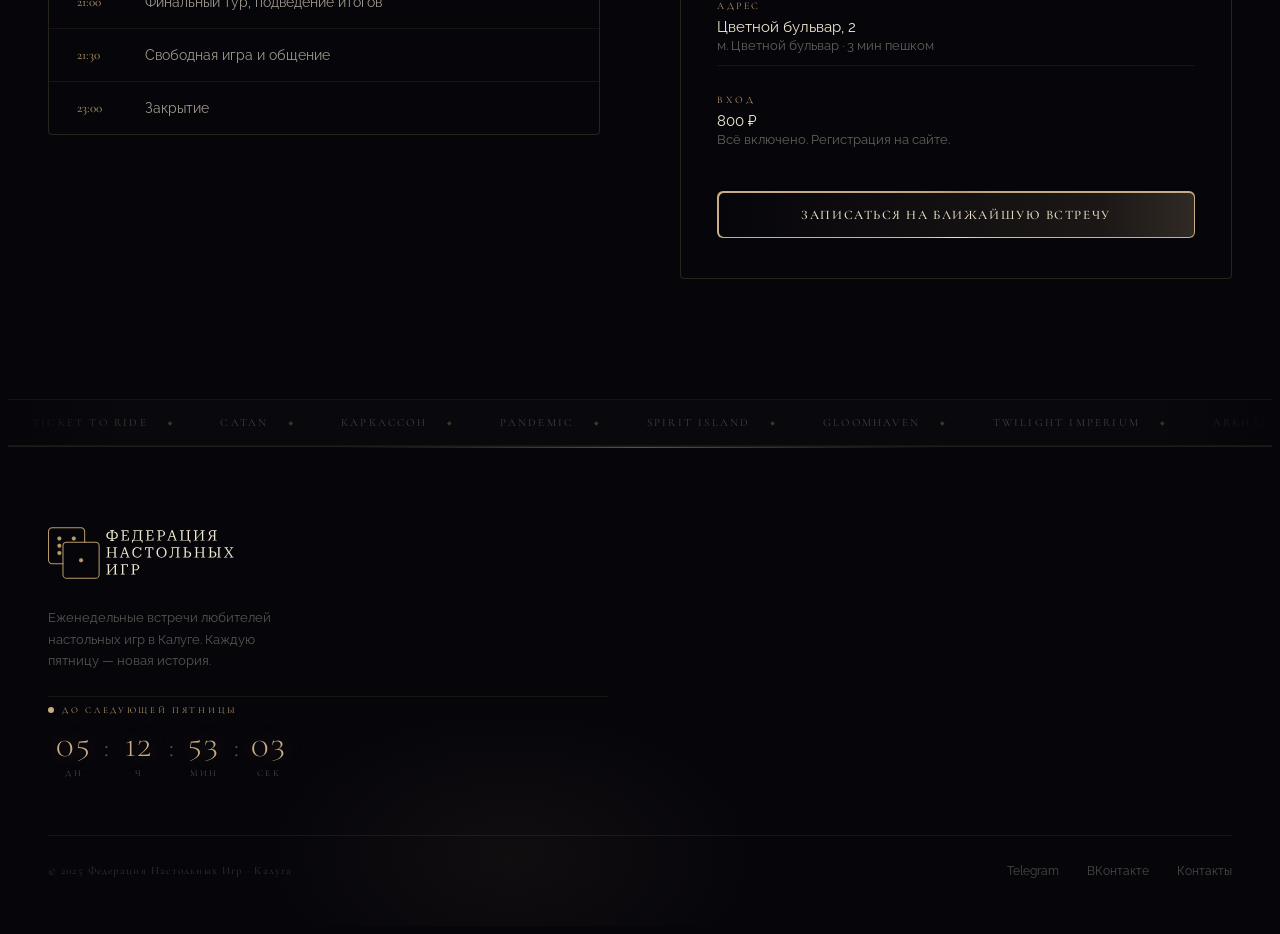
==== commit aa81f143: "Обновленные файлы сайта Исправил баги на странице" ====
--- a/cabinet.html
+++ b/cabinet.html
@@ -50,27 +50,20 @@
     </div>
 
     <!-- User card -->
-    <div class="glass-card reveal visible" style="display:grid;grid-template-columns:repeat(auto-fit,minmax(220px,1fr));gap:0;margin-bottom:48px;overflow:hidden;">
+    <div class="glass-card reveal visible" style="display:grid;grid-template-columns:repeat(2,1fr);gap:0;margin-bottom:48px;overflow:hidden;">
       <div style="padding:28px 32px;border-right:1px solid rgba(184,154,106,0.12);">
         <div style="font-size:9px;color:#b89a6a;letter-spacing:0.25em;text-transform:uppercase;margin-bottom:8px;font-family:var(--font-serif);">Имя</div>
         <div id="u-name" style="font-size:18px;color:#f0e8d0;font-family:var(--font-serif);letter-spacing:0.04em;">—</div>
       </div>
-      <div style="padding:28px 32px;border-right:1px solid rgba(184,154,106,0.12);">
+      <div style="padding:28px 32px;">
         <div style="font-size:9px;color:#b89a6a;letter-spacing:0.25em;text-transform:uppercase;margin-bottom:8px;font-family:var(--font-serif);">Почта</div>
         <div id="u-email" style="font-size:15px;color:#f0e8d0;word-break:break-all;">—</div>
       </div>
-      <div style="padding:28px 32px;">
-        <div style="font-size:9px;color:#b89a6a;letter-spacing:0.25em;text-transform:uppercase;margin-bottom:8px;font-family:var(--font-serif);">Статус</div>
-        <div style="font-size:15px;color:#a0e8b0;">● Авторизован</div>
-        <div style="font-size:11px;color:rgba(240,232,208,0.35);margin-top:4px;">Пароль защищён хешем</div>
-      </div>
     </div>
 
     <!-- Sheet section -->
-    <div class="reveal visible">
-      <div style="display:flex;align-items:center;justify-content:space-between;flex-wrap:wrap;gap:16px;margin-bottom:20px;">
-        <h2 style="font-family:var(--font-serif);font-size:22px;font-weight:400;letter-spacing:0.06em;color:#f0e8d0;margin:0;text-transform:uppercase;">Таблица Лидеров</h2>
-        <a href="index.html" style="font-size:11px;color:#c8ad86;text-decoration:none;border:1px solid rgba(184,154,106,0.3);padding:8px 16px;border-radius:4px;letter-spacing:0.1em;text-transform:uppercase;font-family:var(--font-serif);">На главную</a>
+    <div class="reveal visible">      <div style="margin-bottom:20px;">
+        <h2 style="font-family:var(--font-serif);font-size:22px;font-weight:400;letter-spacing:0.06em;color:#f0e8d0;margin:0;text-transform:uppercase;">Таблица лидеров</h2>
       </div>
 
       <!-- Styled table (gviz) -->
@@ -136,17 +129,29 @@
     }
     function fetchSheet(){
       const old=document.getElementById("gvizScript"); if(old) old.remove();
+      // Save old handler to avoid conflict with db.js
+      const prevHandler = window.google && window.google.visualization && window.google.visualization.Query && window.google.visualization.Query.setResponse;
       window.google=window.google||{}; window.google.visualization=window.google.visualization||{};
       window.google.visualization.Query={ setResponse:function(data){
         const s=document.getElementById("gvizScript"); if(s) s.remove();
+        // Restore previous handler after handling (for db.js)
+        if(prevHandler) window.google.visualization.Query.setResponse = prevHandler;
+        else delete window.google.visualization.Query.setResponse;
         if(data.status!=="ok"){ iframeWrap.style.display="block"; return; }
+        // Guard: ignore users table flash (small cols) - leaders has 13 cols
+        if(!data.table || !data.table.cols || data.table.cols.length < 5){
+          console.warn("ignored flash of users table");
+          return;
+        }
         renderTable(data.table);
-
         iframeWrap.style.display="none";
       }};
       const script=document.createElement("script");
       script.id="gvizScript";
-      script.onerror=()=>{ iframeWrap.style.display="block"; };
+      script.onerror=()=>{ 
+        if(prevHandler) window.google.visualization.Query.setResponse = prevHandler;
+        iframeWrap.style.display="block"; 
+      };
       script.src=`https://docs.google.com/spreadsheets/d/${SHEET_ID}/gviz/tq?tqx=out:json&t=${Date.now()}`;
       document.head.appendChild(script);
     }
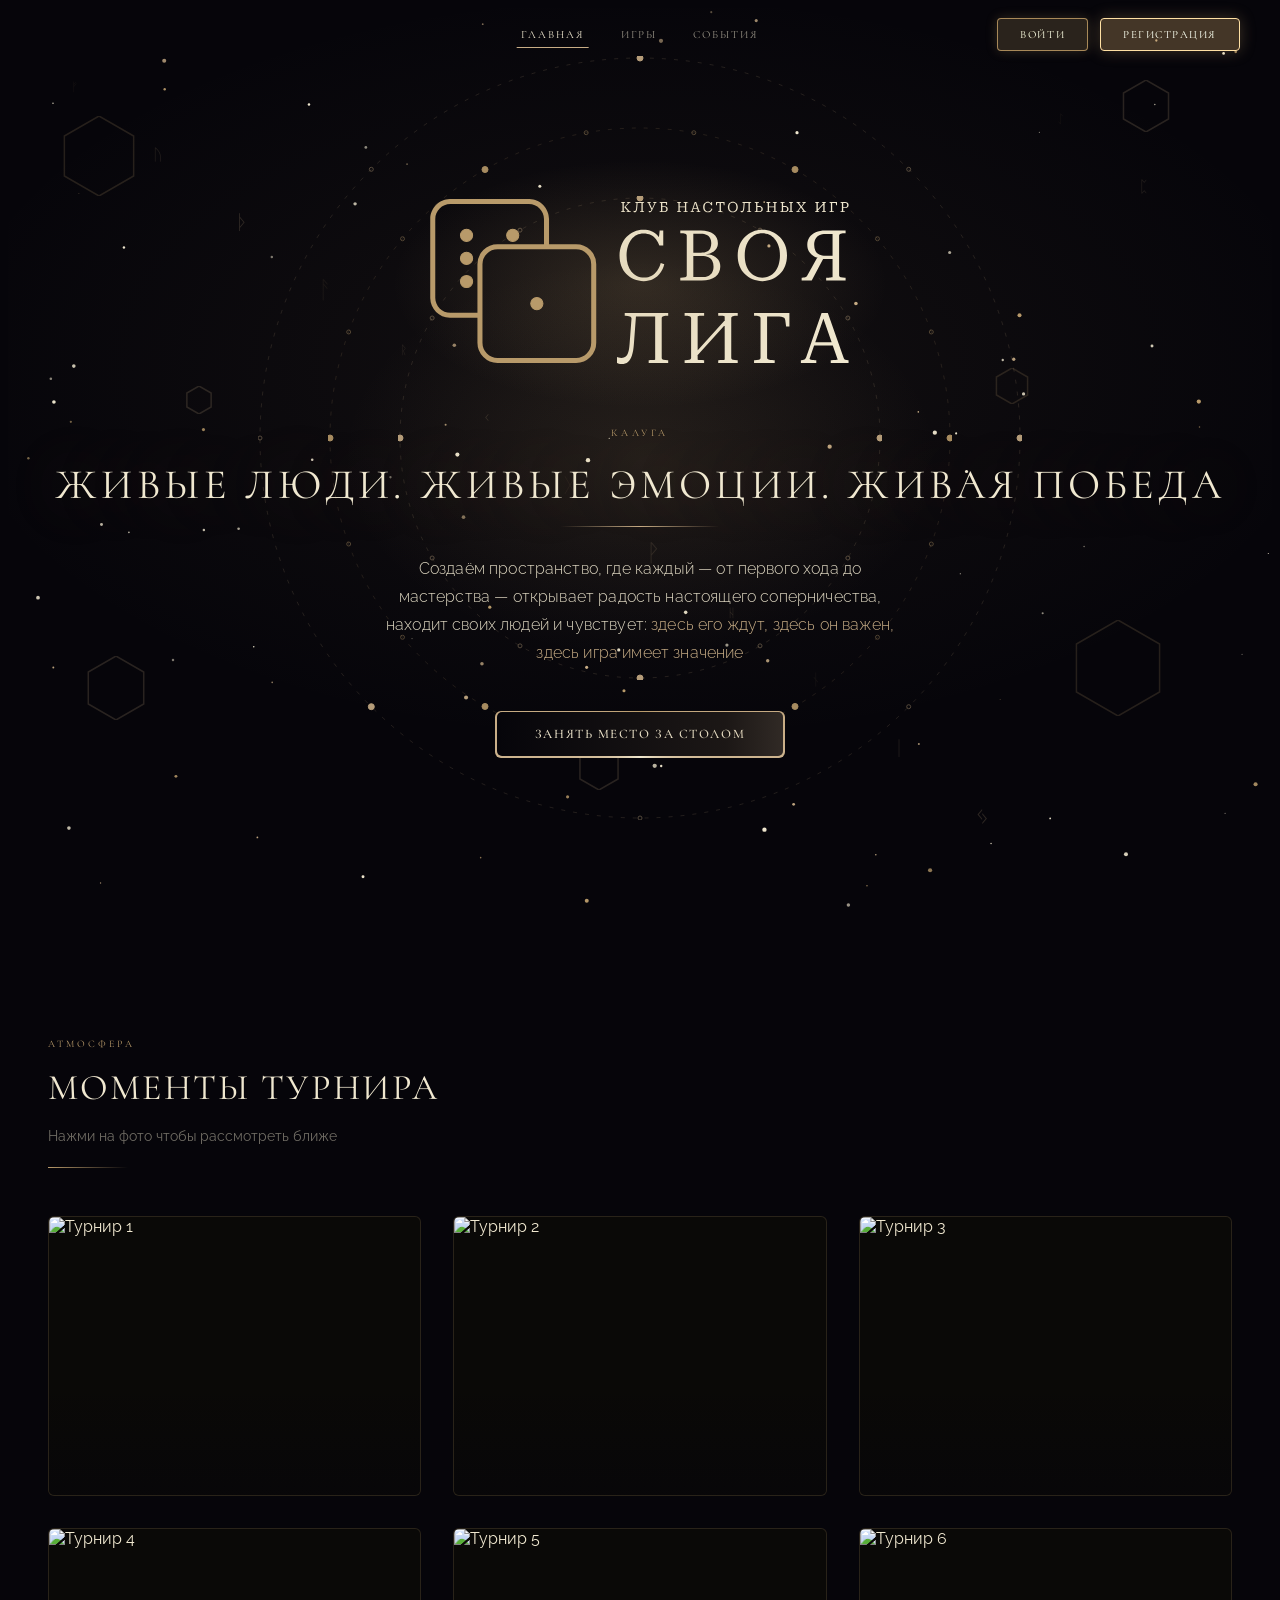
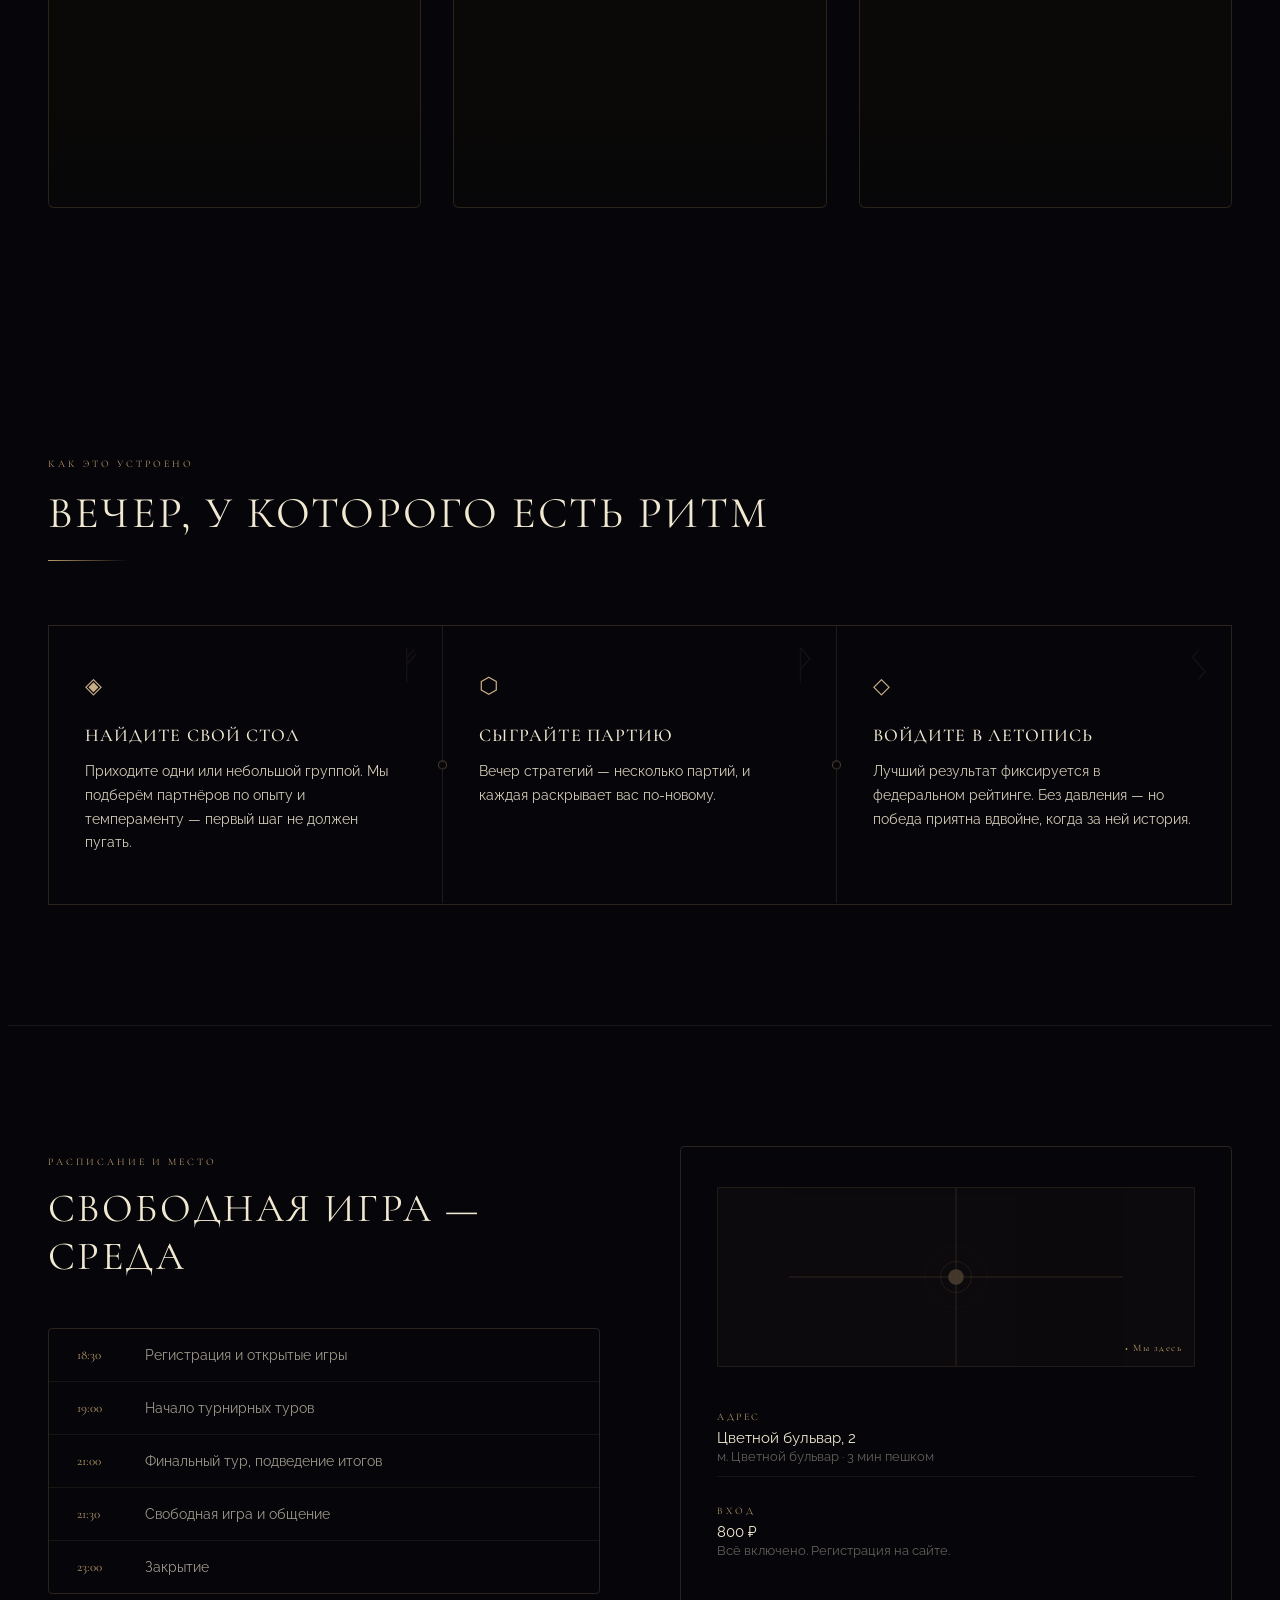
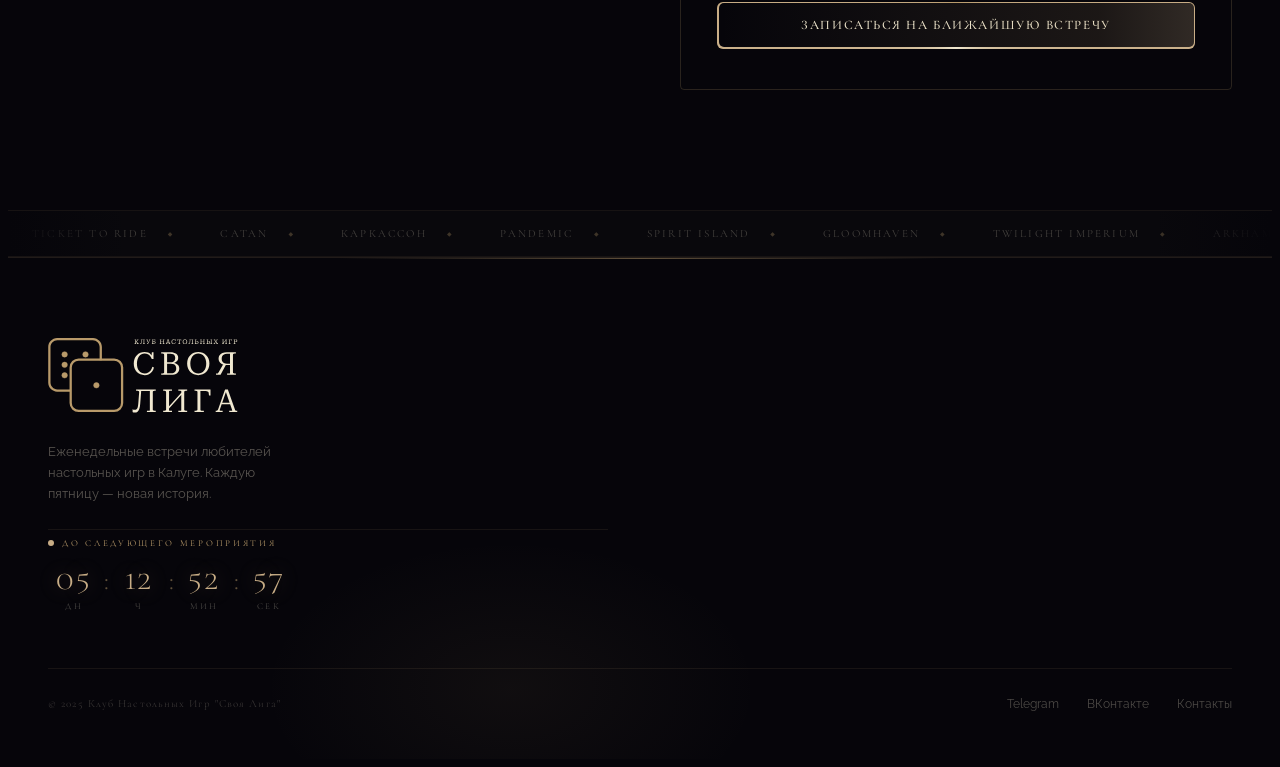
==== commit 04ebde47: "Add files via upload" ====
--- a/cabinet.html
+++ b/cabinet.html
@@ -26,6 +26,7 @@
     <div class="nav-center" style="position:absolute;left:50%;transform:translateX(-50%);display:flex;gap:28px;align-items:center;">
       <a href="index.html" id="btn-home" style="background:transparent;border:none;box-shadow:none;color:rgba(240,232,208,0.62);font-size:11px;letter-spacing:0.18em;text-transform:uppercase;padding:6px 4px;text-decoration:none;font-family:var(--font-serif);transition:color 0.2s; cursor:pointer;">Главная</a>
       <a href="games.html" id="btn-games" style="background:transparent;border:none;box-shadow:none;color:rgba(240,232,208,0.62);font-size:11px;letter-spacing:0.18em;text-transform:uppercase;padding:6px 4px;text-decoration:none;font-family:var(--font-serif);transition:color 0.2s; cursor:pointer;">Игры</a>
+      <a href="index.html#schedule" id="btn-events" style="background:transparent;border:none;box-shadow:none;color:rgba(240,232,208,0.62);font-size:11px;letter-spacing:0.18em;text-transform:uppercase;padding:6px 4px;text-decoration:none;font-family:var(--font-serif);transition:color 0.2s; cursor:pointer;">События</a>
     </div>
     <div class="nav-right" style="display:flex;align-items:center;gap:16px;margin-left:auto;">
       <span id="nav-user" style="font-size:12px;color:rgba(240,232,208,0.88);font-family:var(--font-serif);letter-spacing:0.05em;display:none;"></span>
@@ -39,6 +40,7 @@
   <div id="mobile-menu" class="mobile-menu" aria-hidden="true">
     <a href="index.html" class="mobile-link" data-page="home">Главная</a>
     <a href="games.html" class="mobile-link" data-page="games">Игры</a>
+    <a href="index.html#schedule" class="mobile-link" data-page="events">События</a>
   </div>
 
   <!-- Hero header -->
--- a/style.css
+++ b/style.css
@@ -168,13 +168,6 @@
   pointer-events: none;
 }
 
-/* ── Shooting star ── */
-@keyframes shoot {
-  0%   { transform: translateX(0) translateY(0) scaleX(0); opacity: 0; }
-  5%   { opacity: 1; transform: translateX(0) translateY(0) scaleX(1); }
-  100% { transform: translateX(600px) translateY(200px) scaleX(1); opacity: 0; }
-}
-
 /* ── Glitch ── */
 @keyframes glitch1 {
   0%,100% { clip-path: inset(0 0 100% 0); transform: translate(0); }
@@ -227,9 +220,18 @@
 
 /* ── 3D card hover ── */
 .card-3d {
-  transition: transform 0.15s ease, box-shadow 0.15s ease;
+  transition: transform 0.15s ease;
   transform-style: preserve-3d;
   will-change: transform;
+}
+.prize-card {
+  transition: transform 0.15s ease !important;
+  transform-style: preserve-3d;
+  will-change: transform;
+  transition-delay: 0s !important;
+}
+.prize-card:hover {
+  box-shadow: none !important;
 }
 
 /* ── Responsive layout ── */
@@ -299,7 +301,7 @@
 @media (max-width: 768px) {
   .section-standard { padding: 72px 20px !important; }
   .hero-section { padding: 96px 20px 72px !important; }
-  .nav-bar { padding: 14px 20px !important; }
+  .nav-bar { padding: 14px 20px !important; min-height: 64px; box-sizing: border-box; }
 .nav-center { display: none !important; }
   .nav-right { margin-left: auto !important; }
   .burger-btn { display: flex !important; margin-left: 16px !important; position: absolute !important; right: 20px !important; top: 50% !important; transform: translateY(-50%) !important; }
@@ -308,16 +310,17 @@
   .footer-section { padding: 56px 20px 36px !important; }
 
   .two-col-grid { display: flex !important; flex-direction: column !important; gap: 0 !important; }
-  .swiss-two-col { display: flex !important; flex-direction: column !important; gap: 48px !important; }
+  .swiss-two-col { display: flex !important; flex-direction: column !important; gap: 48px !important; align-items: stretch !important; }
+  .swiss-two-col > div { width: 100% !important; }
   .stats-grid { gap: 20px !important; }
 
   .how-grid { border-left: none !important; border-right: none !important; }
   .how-cell { border-right: none !important; border-bottom: 1px solid rgba(184,154,106,0.15) !important; padding: 36px 20px !important; }
   .how-cell:last-child { border-bottom: none !important; }
 
-  .schedule-table { padding: 0 !important; }
+  .schedule-table { padding: 0 !important; width: 100% !important; }
   .schedule-row { padding: 14px 16px !important; }
-  .schedule-card { padding: 28px 20px !important; }
+  .schedule-card { padding: 28px 20px !important; width: 100% !important; box-sizing: border-box !important; }
 
   .hide-mobile { display: none !important; }
 
@@ -526,7 +529,7 @@
 #btn-register, #btn-cabinet, #btn-logout {
   box-shadow: 0 0 16px rgba(184,154,106,0.28) !important;
 }
-#btn-games, #btn-home {
+#btn-games, #btn-home, #btn-events {
   background: transparent !important;
   border: none;
   box-shadow: none !important;
@@ -535,17 +538,17 @@
   padding: 6px 4px !important;
   position: relative;
 }
-#btn-games:hover, #btn-home:hover {
+#btn-games:hover, #btn-home:hover, #btn-events:hover {
   background: transparent !important;
   border: none;
   box-shadow: none !important;
   color: #f0e8d0 !important;
 }
-#btn-games.active, #btn-home.active {
+#btn-games.active, #btn-home.active, #btn-events.active {
   color: #f0e8d0 !important;
   border-bottom: 1px solid #c8ad86 !important;
 }
-#btn-games::after, #btn-home::after {
+#btn-games::after, #btn-home::after, #btn-events::after {
   content: '';
   position: absolute;
   left: 0; right: 0; bottom: -2px;
@@ -554,7 +557,7 @@
   transform: scaleX(0);
   transition: transform 0.25s ease;
 }
-#btn-games:hover::after, #btn-home:hover::after {
+#btn-games:hover::after, #btn-home:hover::after, #btn-events:hover::after {
   transform: scaleX(1);
 }
 #btn-login:hover {
@@ -585,3 +588,4 @@
   transform: scale(0.97);
   transition-duration: 0.08s !important;
 }
+
